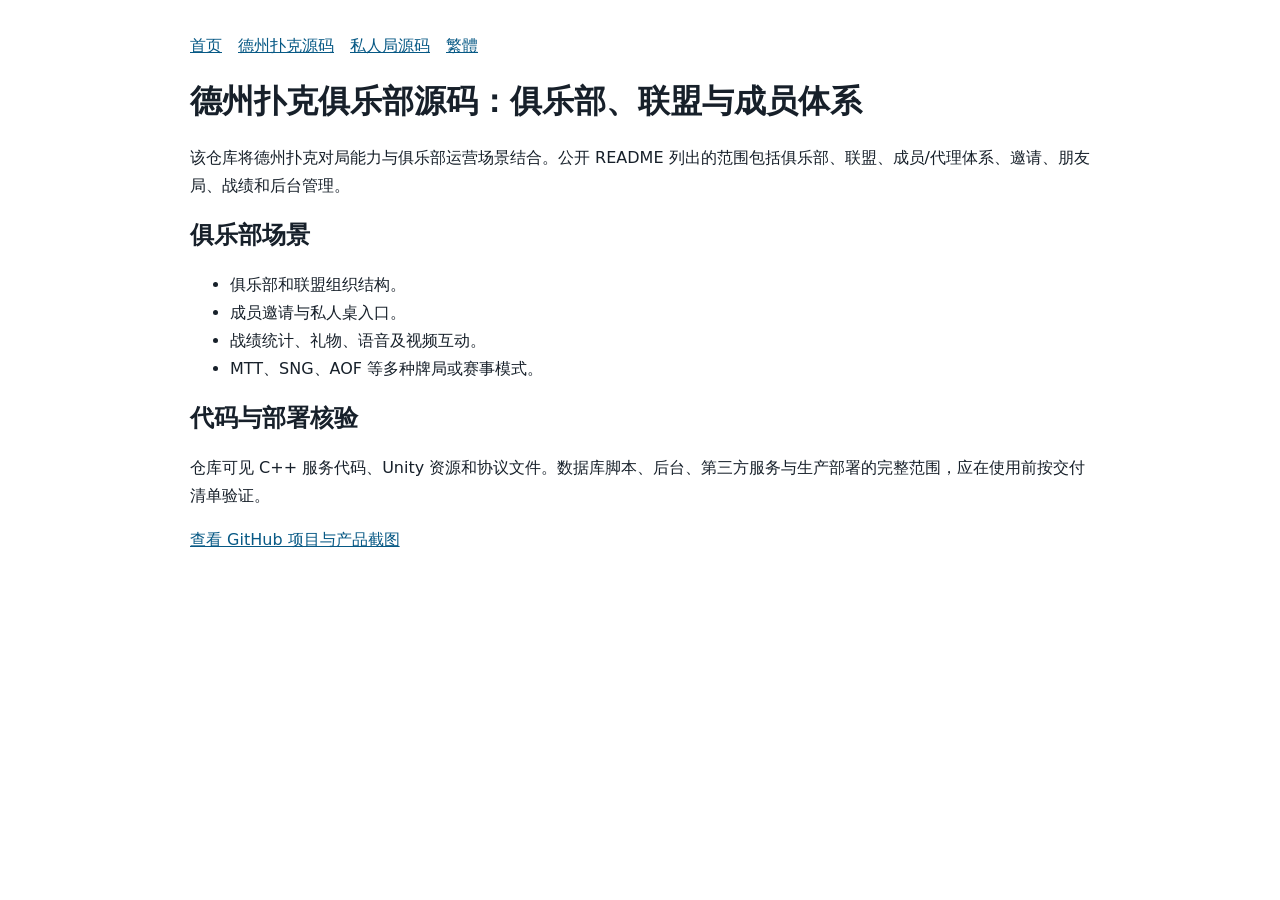
==== docs/zh-cn/poker-club-source-code.html @ 2ed81ffe "Add files via upload" ====
<!doctype html><html lang="zh-CN"><head><meta charset="utf-8"><meta name="viewport" content="width=device-width,initial-scale=1"><title>德州扑克俱乐部源码｜俱乐部、联盟与成员体系</title><meta name="description" content="德州扑克俱乐部源码专题，介绍俱乐部、联盟、成员邀请、代理体系、战绩与多人实时牌桌等公开功能。"><link rel="canonical" href="https://masterai-top.github.io/Texas-Holdem-Poker-Club-Platform/zh-cn/poker-club-source-code.html"><link rel="alternate" hreflang="zh-Hans" href="https://masterai-top.github.io/Texas-Holdem-Poker-Club-Platform/zh-cn/poker-club-source-code.html"><link rel="alternate" hreflang="zh-Hant" href="https://masterai-top.github.io/Texas-Holdem-Poker-Club-Platform/zh-tw/poker-club-source-code.html"><link rel="alternate" hreflang="x-default" href="https://masterai-top.github.io/Texas-Holdem-Poker-Club-Platform/"><style>body{font:16px/1.75 system-ui;color:#17202a;max-width:900px;margin:auto;padding:32px 20px}a{color:#075985}nav a{margin-right:16px}h1,h2{line-height:1.3}</style></head><body><nav><a href="../">首页</a><a href="texas-holdem-source-code.html">德州扑克源码</a><a href="private-poker-game-source-code.html">私人局源码</a><a href="../zh-tw/poker-club-source-code.html">繁體</a></nav><main><h1>德州扑克俱乐部源码：俱乐部、联盟与成员体系</h1><p>该仓库将德州扑克对局能力与俱乐部运营场景结合。公开 README 列出的范围包括俱乐部、联盟、成员/代理体系、邀请、朋友局、战绩和后台管理。</p><h2>俱乐部场景</h2><ul><li>俱乐部和联盟组织结构。</li><li>成员邀请与私人桌入口。</li><li>战绩统计、礼物、语音及视频互动。</li><li>MTT、SNG、AOF 等多种牌局或赛事模式。</li></ul><h2>代码与部署核验</h2><p>仓库可见 C++ 服务代码、Unity 资源和协议文件。数据库脚本、后台、第三方服务与生产部署的完整范围，应在使用前按交付清单验证。</p><p><a href="https://github.com/masterai-top/Texas-Holdem-Poker-Club-Platform">查看 GitHub 项目与产品截图</a></p></main></body></html>
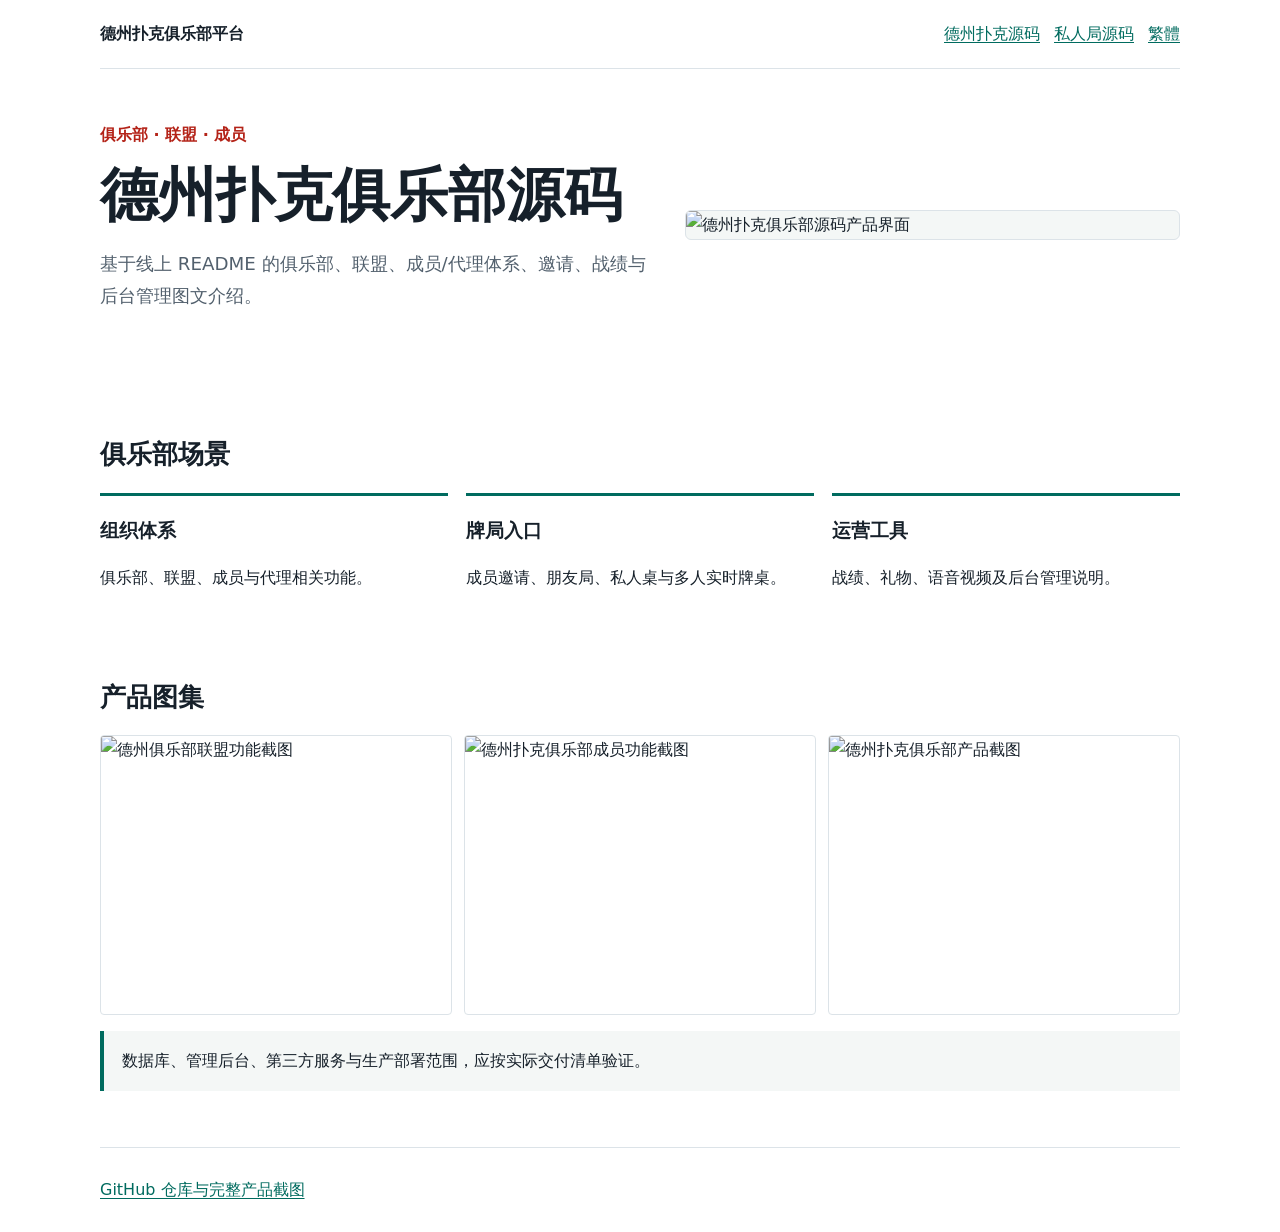
==== commit c102f298: "Add files via upload" ====
--- a/docs/zh-cn/poker-club-source-code.html
+++ b/docs/zh-cn/poker-club-source-code.html
@@ -1 +1 @@
-<!doctype html><html lang="zh-CN"><head><meta charset="utf-8"><meta name="viewport" content="width=device-width,initial-scale=1"><title>德州扑克俱乐部源码｜俱乐部、联盟与成员体系</title><meta name="description" content="德州扑克俱乐部源码专题，介绍俱乐部、联盟、成员邀请、代理体系、战绩与多人实时牌桌等公开功能。"><link rel="canonical" href="https://masterai-top.github.io/Texas-Holdem-Poker-Club-Platform/zh-cn/poker-club-source-code.html"><link rel="alternate" hreflang="zh-Hans" href="https://masterai-top.github.io/Texas-Holdem-Poker-Club-Platform/zh-cn/poker-club-source-code.html"><link rel="alternate" hreflang="zh-Hant" href="https://masterai-top.github.io/Texas-Holdem-Poker-Club-Platform/zh-tw/poker-club-source-code.html"><link rel="alternate" hreflang="x-default" href="https://masterai-top.github.io/Texas-Holdem-Poker-Club-Platform/"><style>body{font:16px/1.75 system-ui;color:#17202a;max-width:900px;margin:auto;padding:32px 20px}a{color:#075985}nav a{margin-right:16px}h1,h2{line-height:1.3}</style></head><body><nav><a href="../">首页</a><a href="texas-holdem-source-code.html">德州扑克源码</a><a href="private-poker-game-source-code.html">私人局源码</a><a href="../zh-tw/poker-club-source-code.html">繁體</a></nav><main><h1>德州扑克俱乐部源码：俱乐部、联盟与成员体系</h1><p>该仓库将德州扑克对局能力与俱乐部运营场景结合。公开 README 列出的范围包括俱乐部、联盟、成员/代理体系、邀请、朋友局、战绩和后台管理。</p><h2>俱乐部场景</h2><ul><li>俱乐部和联盟组织结构。</li><li>成员邀请与私人桌入口。</li><li>战绩统计、礼物、语音及视频互动。</li><li>MTT、SNG、AOF 等多种牌局或赛事模式。</li></ul><h2>代码与部署核验</h2><p>仓库可见 C++ 服务代码、Unity 资源和协议文件。数据库脚本、后台、第三方服务与生产部署的完整范围，应在使用前按交付清单验证。</p><p><a href="https://github.com/masterai-top/Texas-Holdem-Poker-Club-Platform">查看 GitHub 项目与产品截图</a></p></main></body></html>
+<!doctype html><html lang="zh-CN"><head><meta charset="utf-8"><meta name="viewport" content="width=device-width,initial-scale=1"><title>德州扑克俱乐部源码｜俱乐部、联盟与成员体系</title><meta name="description" content="德州扑克俱乐部源码图文介绍：俱乐部、联盟、成员邀请、代理体系、战绩与多人实时牌桌。"><link rel="canonical" href="https://masterai-top.github.io/Texas-Holdem-Poker-Club-Platform/zh-cn/poker-club-source-code.html"><link rel="alternate" hreflang="zh-Hans" href="https://masterai-top.github.io/Texas-Holdem-Poker-Club-Platform/zh-cn/poker-club-source-code.html"><link rel="alternate" hreflang="zh-Hant" href="https://masterai-top.github.io/Texas-Holdem-Poker-Club-Platform/zh-tw/poker-club-source-code.html"><link rel="alternate" hreflang="x-default" href="https://masterai-top.github.io/Texas-Holdem-Poker-Club-Platform/"><meta property="og:image" content="https://github.com/user-attachments/assets/11cee94b-eeea-4519-9727-30e88a737406"><link rel="stylesheet" href="../assets/site.css"></head><body><header><a class="brand" href="../">德州扑克俱乐部平台</a><nav><a href="texas-holdem-source-code.html">德州扑克源码</a><a href="private-poker-game-source-code.html">私人局源码</a><a href="../zh-tw/poker-club-source-code.html">繁體</a></nav></header><main><section class="hero"><div><div class="eyebrow">俱乐部 · 联盟 · 成员</div><h1>德州扑克俱乐部源码</h1><p class="lede">基于线上 README 的俱乐部、联盟、成员/代理体系、邀请、战绩与后台管理图文介绍。</p></div><img src="https://github.com/user-attachments/assets/11cee94b-eeea-4519-9727-30e88a737406" alt="德州扑克俱乐部源码产品界面"></section><section><h2>俱乐部场景</h2><div class="grid"><article class="panel"><h3>组织体系</h3><p>俱乐部、联盟、成员与代理相关功能。</p></article><article class="panel"><h3>牌局入口</h3><p>成员邀请、朋友局、私人桌与多人实时牌桌。</p></article><article class="panel"><h3>运营工具</h3><p>战绩、礼物、语音视频及后台管理说明。</p></article></div></section><section><h2>产品图集</h2><div class="gallery"><img src="https://github.com/user-attachments/assets/160bd558-4327-4ec1-b4a2-0889b5b305be" alt="德州俱乐部联盟功能截图"><img src="https://github.com/user-attachments/assets/51b760e9-ddff-4190-b330-cdc2e4cfee93" alt="德州扑克俱乐部成员功能截图"><img src="https://github.com/user-attachments/assets/c1c6955a-172b-4e5b-8fe3-e6325f3f6b38" alt="德州扑克俱乐部产品截图"></div></section><p class="note">数据库、管理后台、第三方服务与生产部署范围，应按实际交付清单验证。</p></main><footer><a href="https://github.com/masterai-top/Texas-Holdem-Poker-Club-Platform">GitHub 仓库与完整产品截图</a></footer></body></html>
--- a/docs/assets/site.css
+++ b/docs/assets/site.css
@@ -0,0 +1 @@
+:root{color-scheme:light;--ink:#16202a;--muted:#52606d;--line:#dce3e8;--brand:#006b5f;--accent:#b42318;--paper:#fff;--soft:#f4f7f6}*{box-sizing:border-box}body{margin:0;background:var(--paper);color:var(--ink);font:16px/1.75 system-ui,-apple-system,"Segoe UI",sans-serif}header,main,footer{width:min(1080px,calc(100% - 36px));margin:auto}header{display:flex;align-items:center;justify-content:space-between;gap:20px;padding:20px 0;border-bottom:1px solid var(--line)}nav{display:flex;flex-wrap:wrap;gap:14px}a{color:var(--brand);text-underline-offset:3px}.brand{font-weight:800;color:var(--ink);text-decoration:none}.hero{display:grid;grid-template-columns:1.05fr .95fr;align-items:center;gap:38px;padding:52px 0}.hero img{width:100%;max-height:520px;object-fit:contain;background:var(--soft);border:1px solid var(--line);border-radius:6px}.eyebrow{color:var(--accent);font-weight:700}h1{font-size:clamp(2rem,5vw,3.6rem);line-height:1.15;margin:.25em 0}h2{font-size:1.6rem;line-height:1.3;margin-top:2.2em}.lede{font-size:1.14rem;color:var(--muted)}.grid{display:grid;grid-template-columns:repeat(3,1fr);gap:18px}.panel{border-top:3px solid var(--brand);padding:16px 0}.panel h3{margin:.2em 0}.gallery{display:grid;grid-template-columns:repeat(3,1fr);gap:12px}.gallery img{width:100%;height:280px;object-fit:cover;border:1px solid var(--line);border-radius:4px}.wide{width:100%;max-height:620px;object-fit:contain;background:var(--soft);border:1px solid var(--line)}.note{padding:16px 18px;background:var(--soft);border-left:4px solid var(--brand)}footer{margin-top:56px;padding:28px 0;border-top:1px solid var(--line);color:var(--muted)}@media(max-width:760px){.hero{grid-template-columns:1fr;padding:32px 0}.grid,.gallery{grid-template-columns:1fr}.gallery img{height:auto}header{align-items:flex-start;flex-direction:column}h1{font-size:2.2rem}}
